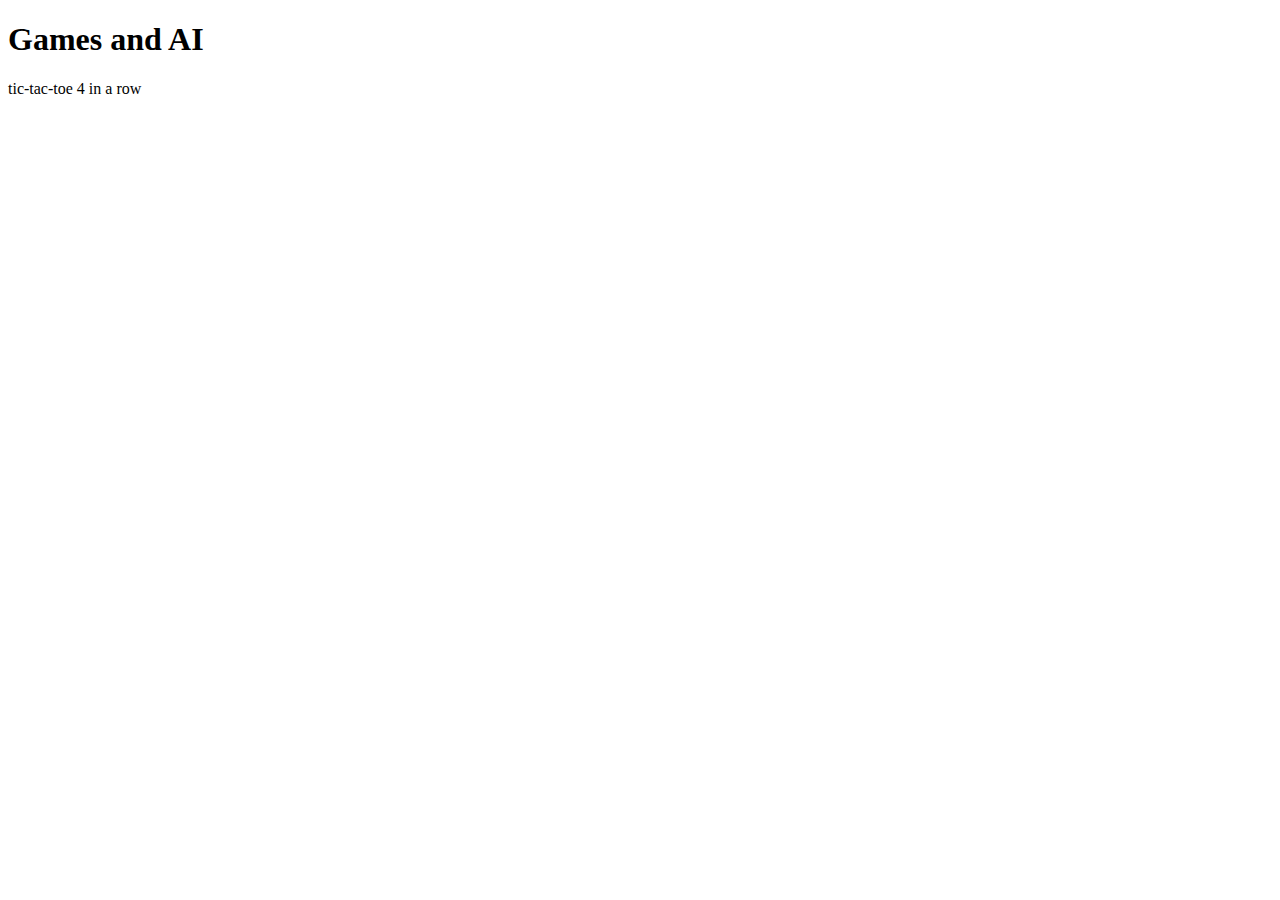
==== index.html @ 277e1916 "add homepage and js support for tf models" ====
<!DOCTYPE html>
<html lang="en" dir="ltr">

<head>
    <meta charset="UTF-8">
    <!-- <script src="app.js" charset="UTF-8"></script>
    <script src="https://cdn.jsdelivr.net/npm/@tensorflow/tfjs@3.20.0/dist/tf.min.js"></script> -->
    <link rel="stylesheet" href="style.css">
    </link>
    <!-- <link rel="shortcut icon" href="favicon.ico" /> -->
    <title>Games and AI</title>
</head>

<h1>Games and AI</h1>

<div class="container">
    <a href="tic-tac-toe/index.html" class="button">tic-tac-toe</a>
    <a href="4_in_a_row/" class="button">4 in a row</a>
</div>


</html>
---- style.css ----
a.button {
    -webkit-appearance: button;
    -moz-appearance: button;
    appearance: button;

    text-decoration: none;
    color: initial;
}
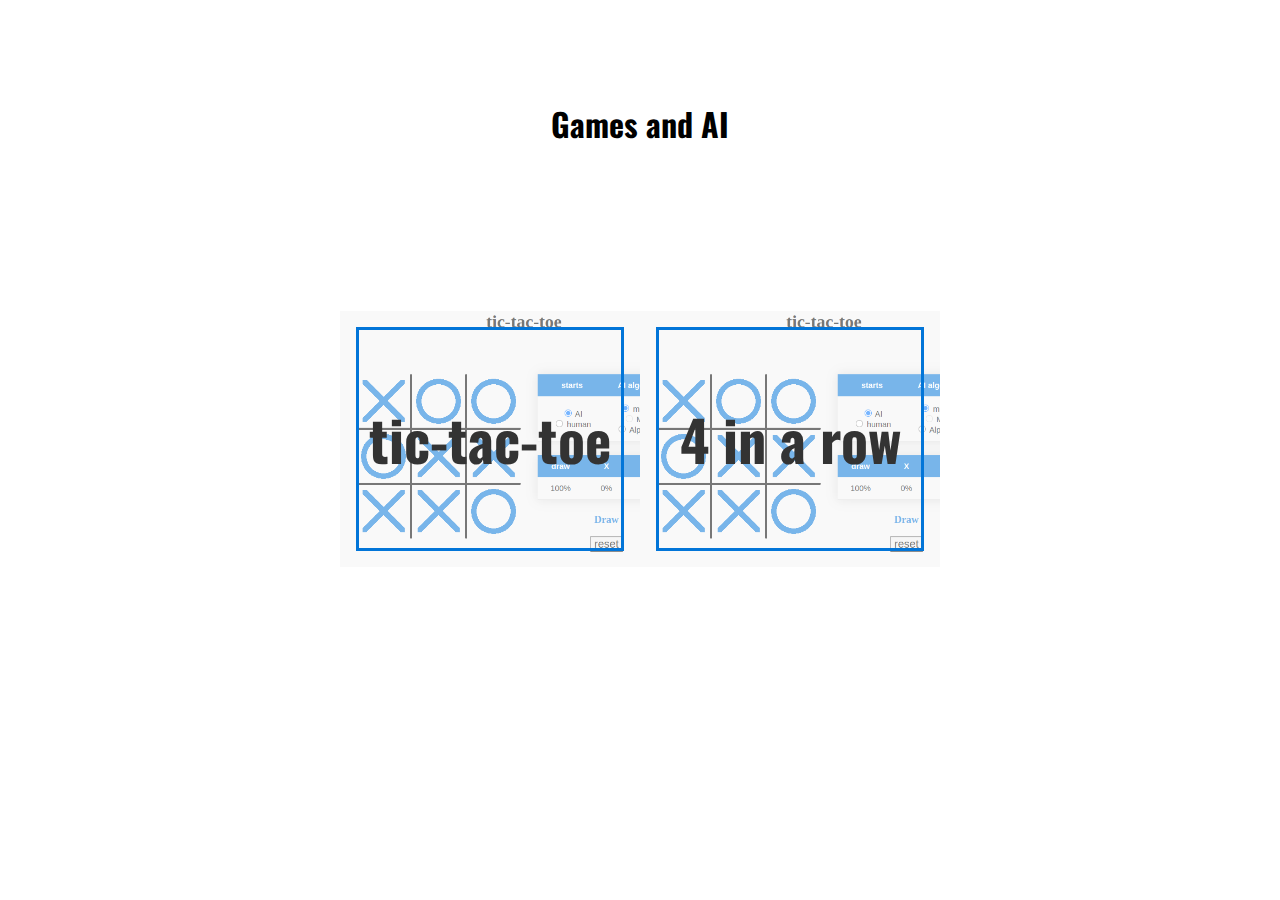
==== commit 90b42e24: "homepage" ====
--- a/index.html
+++ b/index.html
@@ -14,9 +14,27 @@
 <h1>Games and AI</h1>
 
 <div class="container">
-    <a href="tic-tac-toe/index.html" class="button">tic-tac-toe</a>
-    <a href="4_in_a_row/" class="button">4 in a row</a>
+    <div class="card">
+        <div class="card__content">
+            <div class="card__front">
+                <h3 class="card__title">tic-tac-toe</h3>
+            </div>
+            <div class="card__back" onclick="javascript:location.href='tic-tac-toe/index.html'">
+                <h3 class="card__body">Play it!</h3>
+            </div>
+        </div>
+    </div>
+    <div class="card">
+        <div class="card__content">
+            <div class="card__front">
+                <h3 class="card__title">4 in a row</h3>
+            </div>
+            <div class="card__back" onclick="javascript:location.href='4_in_a_row/index.html'">
+                <h3 class="card__body">Play it!</h3>
+            </div>
+
+        </div>
+    </div>
 </div>
 
-
 </html>--- a/style.css
+++ b/style.css
@@ -1,8 +1,80 @@
-a.button {
-    -webkit-appearance: button;
-    -moz-appearance: button;
-    appearance: button;
+@import url('https://fonts.googleapis.com/css?family=Oswald:400,700');
 
-    text-decoration: none;
-    color: initial;
+body {
+    height: 70vh;
+    display: grid;
+    place-items: center;
+    font-family: 'Oswald', sans-serif;
+}
+
+.container {
+    display: flex;
+    align-content: center;
+    align-items: center;
+    justify-content: center;
+}
+
+.card {
+    width: 300px;
+}
+
+
+.card__content  {
+    text-align:center;
+    position:relative;
+    padding: 8em 5em;
+    transition: 3s;
+    transform-style: preserve-3d;
+}
+
+.card:hover .card__content{
+    transform: rotateY(.5turn);
+}
+
+.card__front,
+.card__back {
+    position:absolute;
+    top:0;
+    right:0;
+    left:0;
+    bottom:0;
+    backface-visibility: hidden;
+    transform-style: preserve-3d;
+    display: grid;
+    align-content: center;
+}
+
+.card__front {
+    background-color: rgba(255, 255, 255, 0.467);
+    background-image: url("./tic-tac-toe/img/tic-tac-toe.png");
+    background-size: cover;
+    background-blend-mode: overlay;
+    color: #333;
+}
+
+.card__front::before {
+    content: '';
+    position: absolute;
+    --spacer: 1em;
+    top: var(--spacer);
+    bottom: var(--spacer);
+    left: var(--spacer);
+    right: var(--spacer);
+    border: 3px solid #0275d8;
+    transform: translateZ(1.5rem); 
+}
+
+.card__back {
+    transform: rotateY(.5turn);
+    background-color: #81c3fd
+}
+
+.card__title {
+    font-size: 3.5rem;
+    transform: translateZ(3rem);
+}
+
+.card__body {
+    font-size: 3rem;
+    transform: translateZ(1.5rem);
 }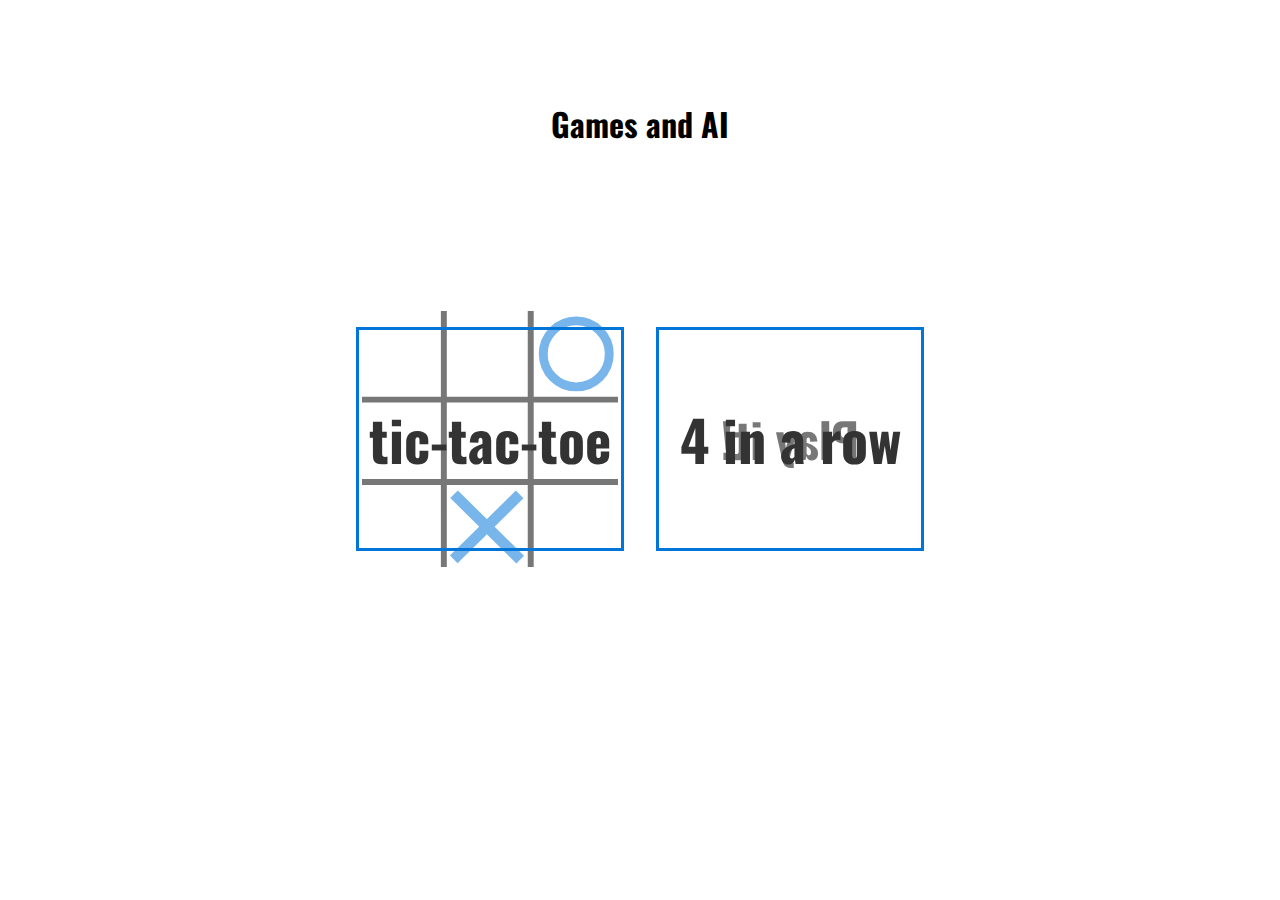
==== commit 747f8d4c: "add TTT background" ====
--- a/index.html
+++ b/index.html
@@ -16,7 +16,7 @@
 <div class="container">
     <div class="card">
         <div class="card__content">
-            <div class="card__front">
+            <div class="card__front" style="background-image: url('./tic-tac-toe/img/tic-tac-toe.svg')">
                 <h3 class="card__title">tic-tac-toe</h3>
             </div>
             <div class="card__back" onclick="javascript:location.href='tic-tac-toe/index.html'">
--- a/style.css
+++ b/style.css
@@ -19,25 +19,25 @@
 }
 
 
-.card__content  {
-    text-align:center;
-    position:relative;
+.card__content {
+    text-align: center;
+    position: relative;
     padding: 8em 5em;
     transition: 3s;
     transform-style: preserve-3d;
 }
 
-.card:hover .card__content{
+.card:hover .card__content {
     transform: rotateY(.5turn);
 }
 
 .card__front,
 .card__back {
-    position:absolute;
-    top:0;
-    right:0;
-    left:0;
-    bottom:0;
+    position: absolute;
+    top: 0;
+    right: 0;
+    left: 0;
+    bottom: 0;
     backface-visibility: hidden;
     transform-style: preserve-3d;
     display: grid;
@@ -46,8 +46,9 @@
 
 .card__front {
     background-color: rgba(255, 255, 255, 0.467);
-    background-image: url("./tic-tac-toe/img/tic-tac-toe.png");
-    background-size: cover;
+    background-size: contain;
+    background-repeat: no-repeat;
+    background-position: center;
     background-blend-mode: overlay;
     color: #333;
 }
@@ -61,7 +62,7 @@
     left: var(--spacer);
     right: var(--spacer);
     border: 3px solid #0275d8;
-    transform: translateZ(1.5rem); 
+    transform: translateZ(1.5rem);
 }
 
 .card__back {
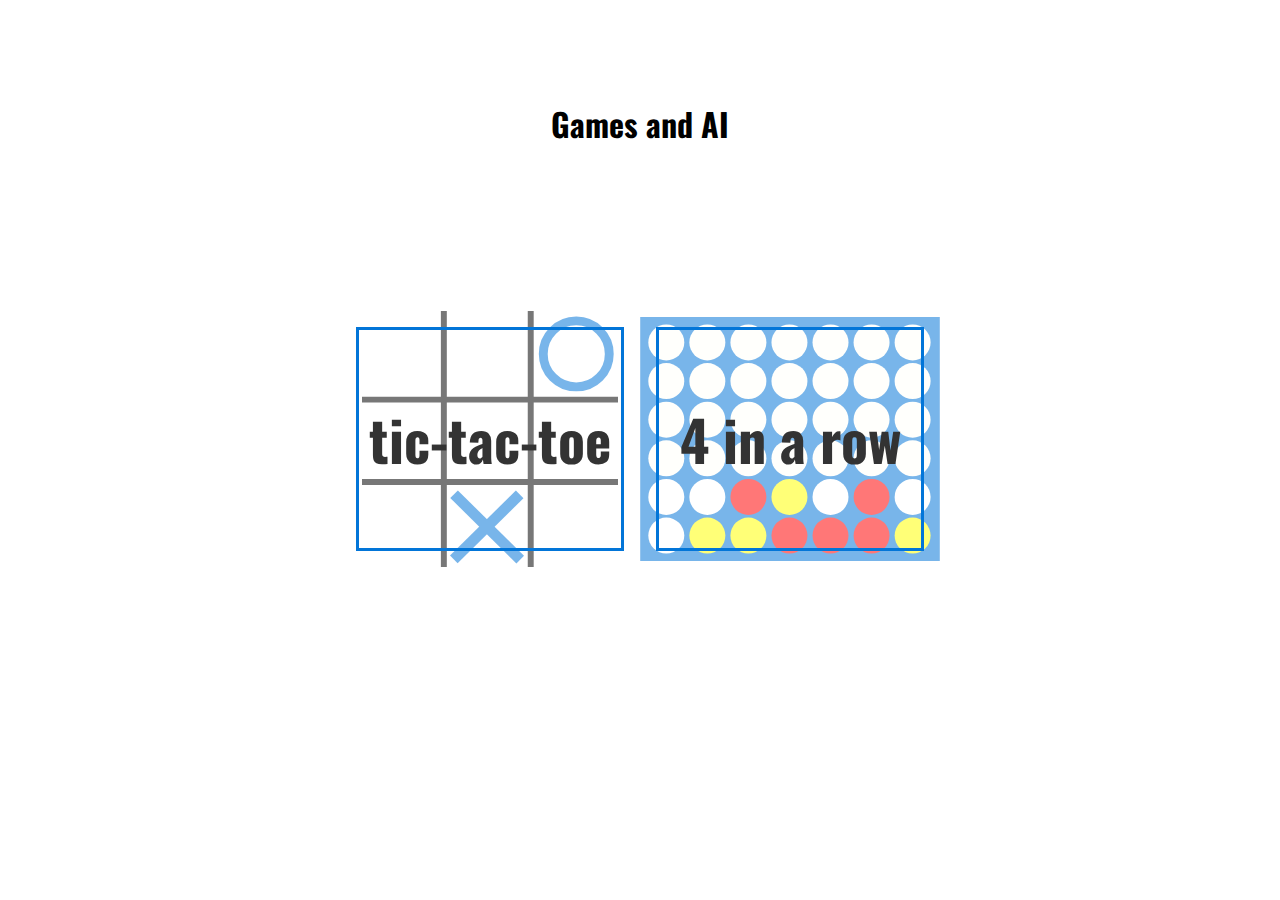
==== commit 6cdca943: "add 4iar background" ====
--- a/index.html
+++ b/index.html
@@ -20,17 +20,17 @@
                 <h3 class="card__title">tic-tac-toe</h3>
             </div>
             <div class="card__back" onclick="javascript:location.href='tic-tac-toe/index.html'">
-                <h3 class="card__body">Play it!</h3>
+                <h3 class="card__body">Play</h3>
             </div>
         </div>
     </div>
     <div class="card">
         <div class="card__content">
-            <div class="card__front">
+            <div class="card__front" style="background-image: url('./4_in_a_row/img/4_in_a_row.svg')">
                 <h3 class="card__title">4 in a row</h3>
             </div>
             <div class="card__back" onclick="javascript:location.href='4_in_a_row/index.html'">
-                <h3 class="card__body">Play it!</h3>
+                <h3 class="card__body">Play</h3>
             </div>
 
         </div>
